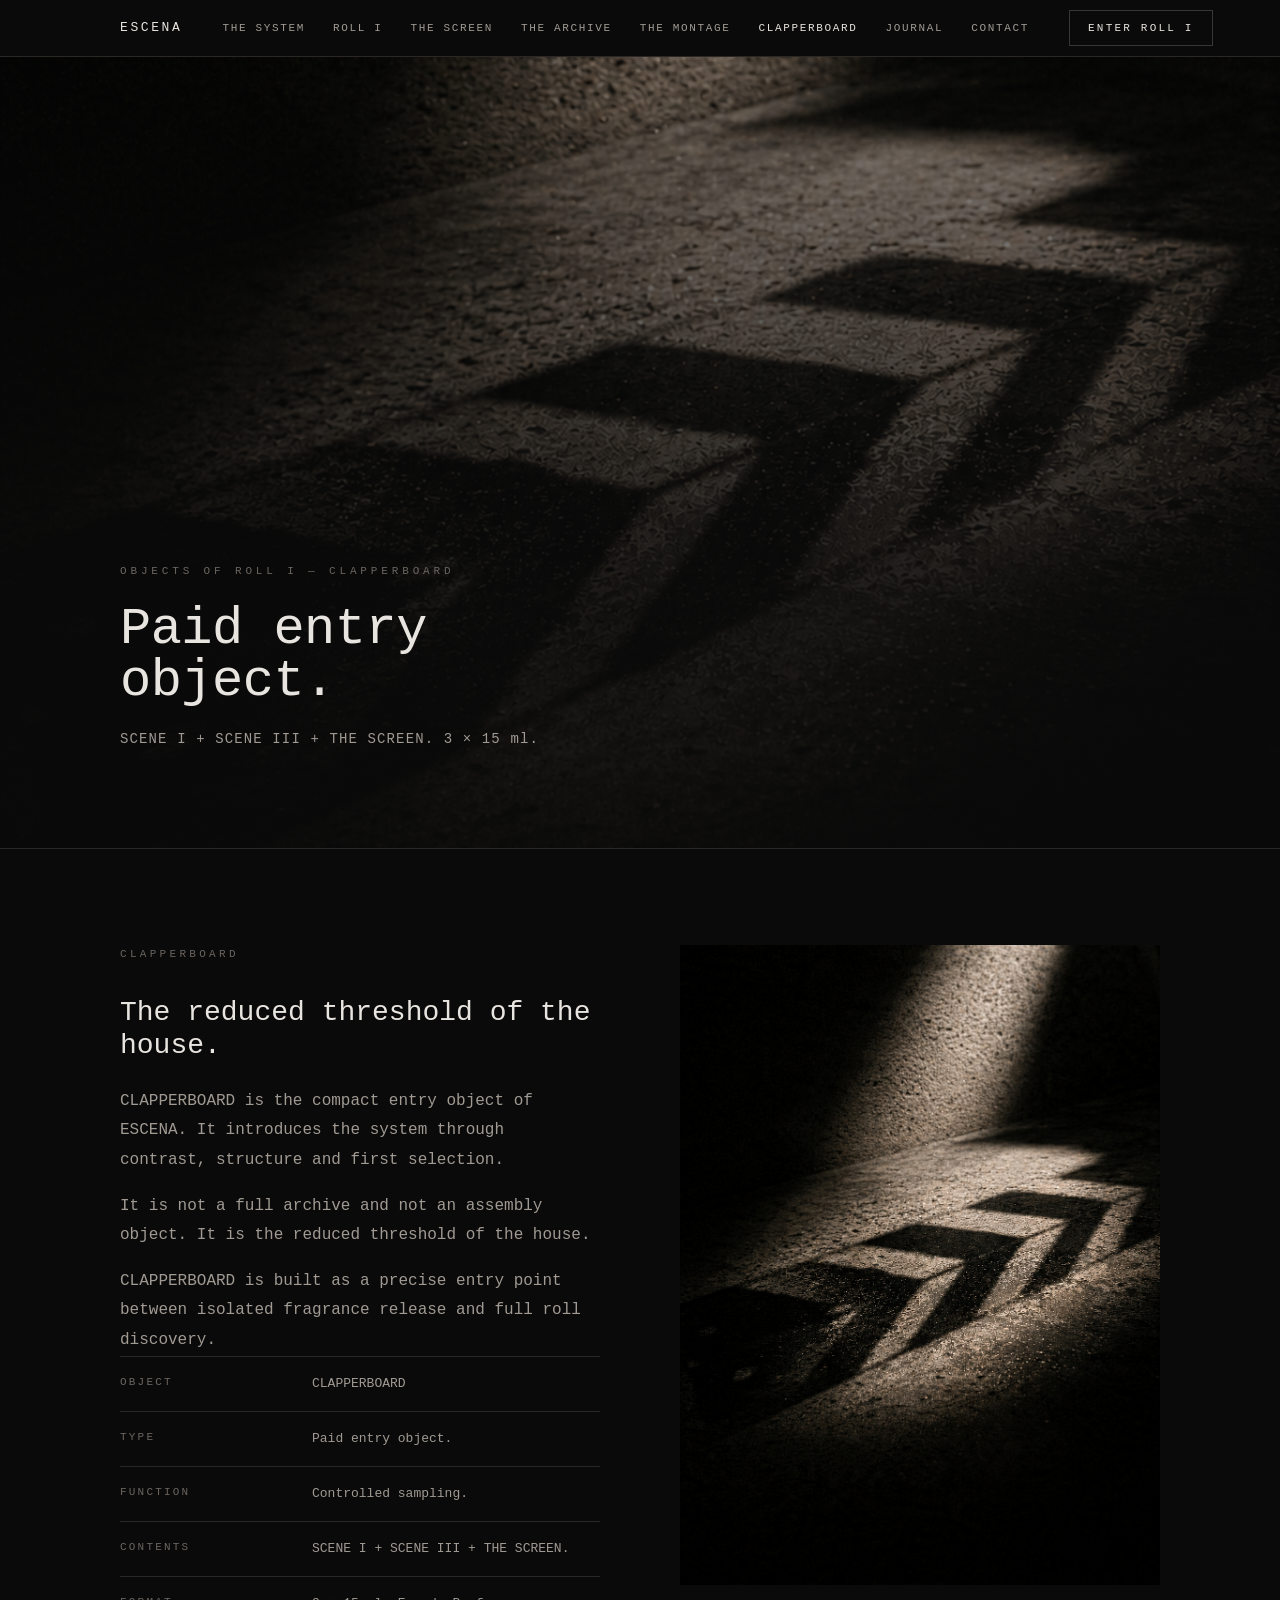
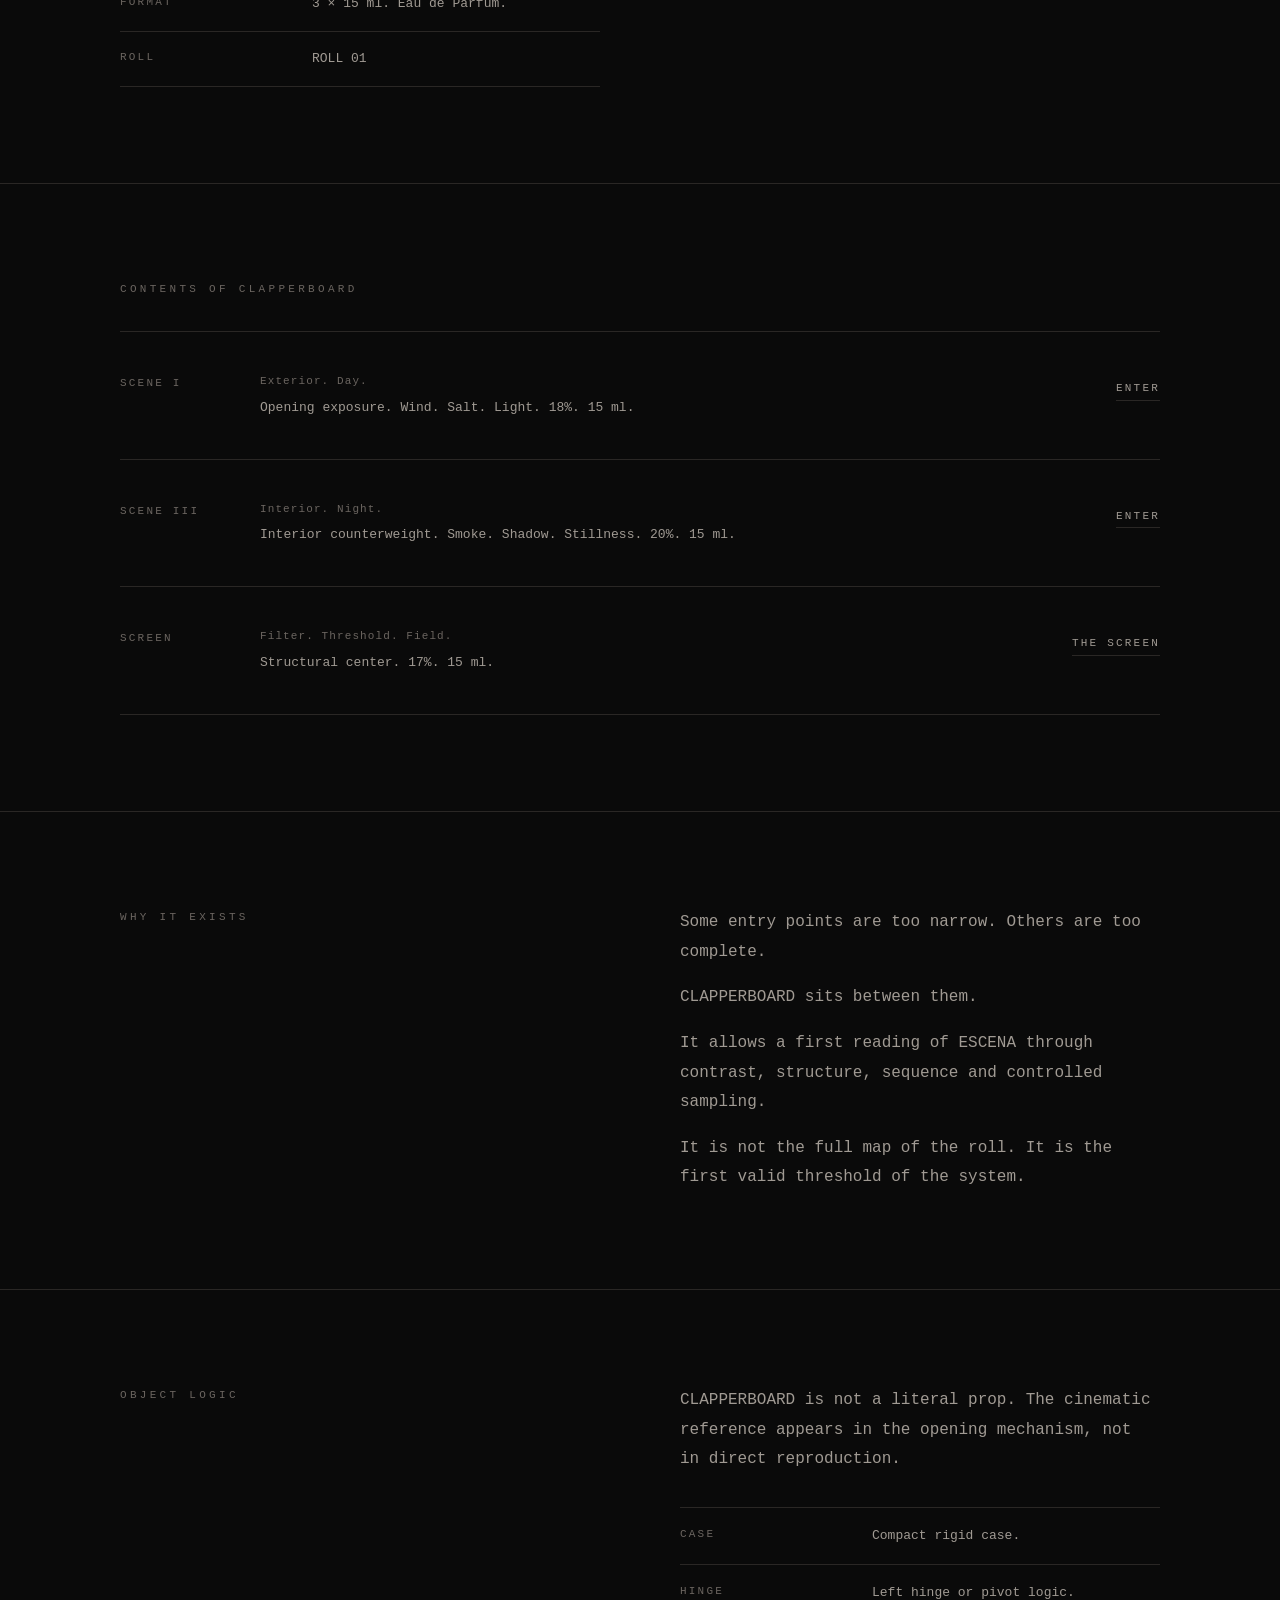
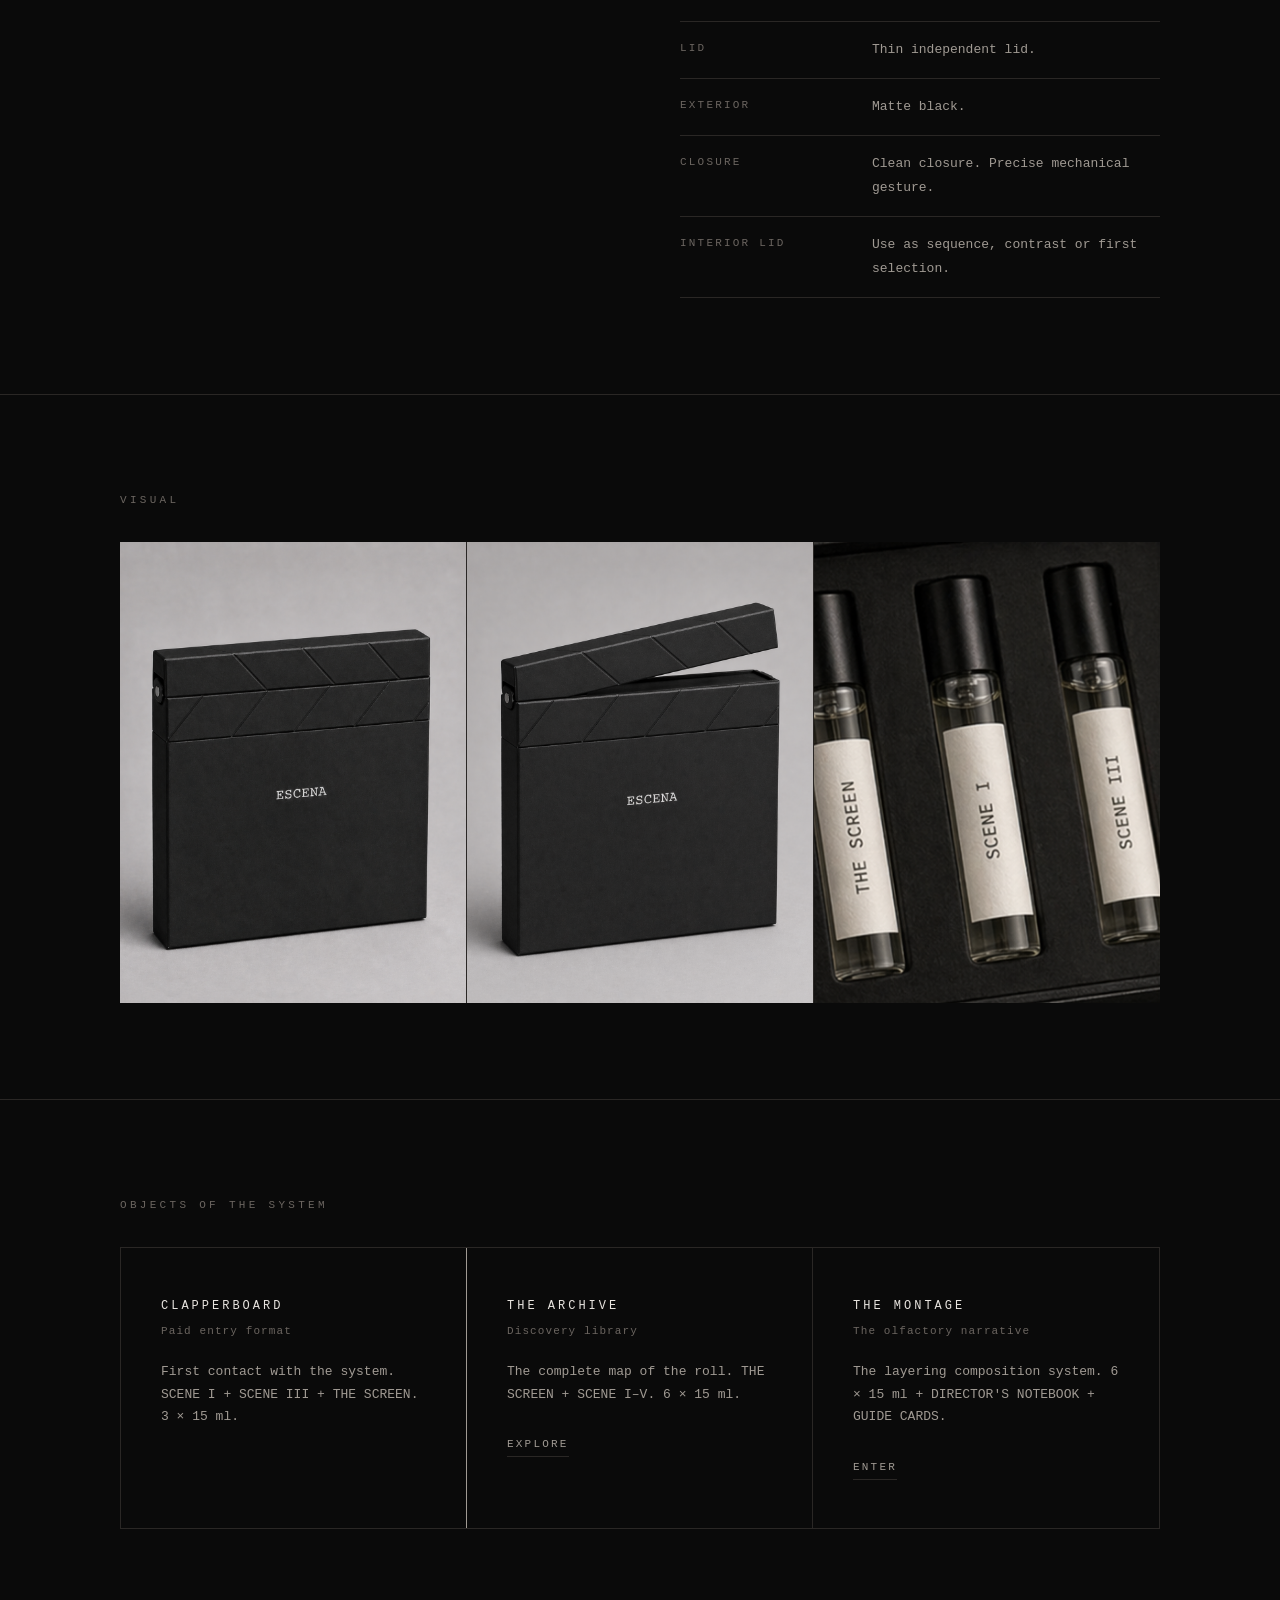
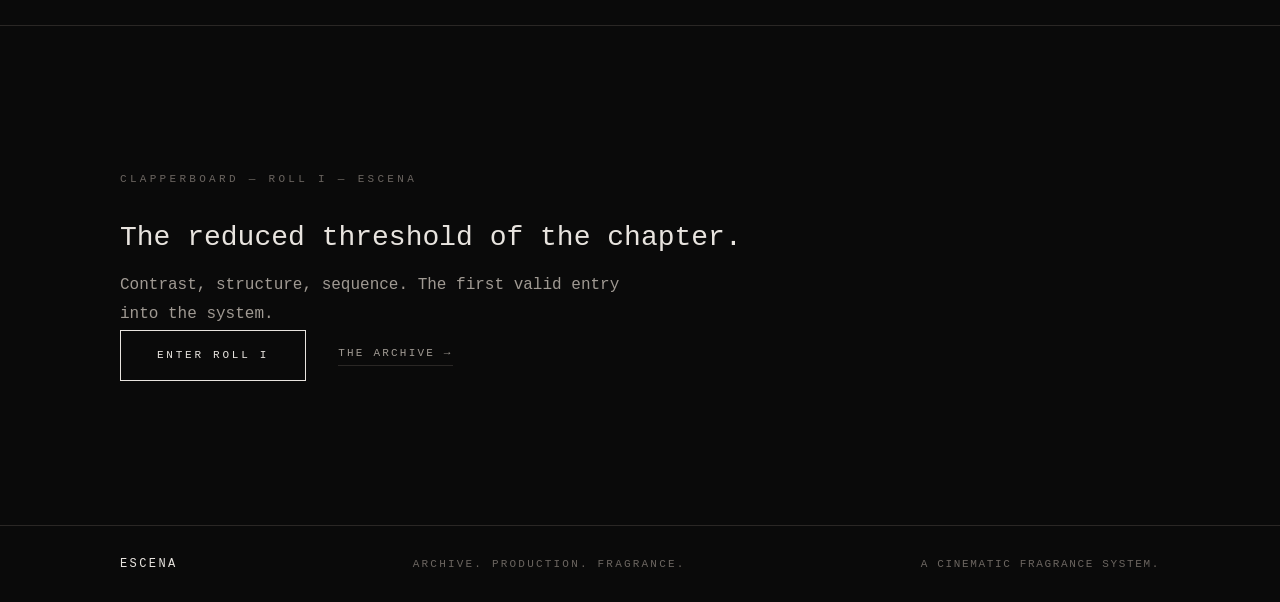
==== clapperboard.html @ 42d277bc "feat: add clapperboard.html + nav link across all pages - new page: clapperboard.html (8 sections, a" ====
<!DOCTYPE html>
<html lang="en">
<head>
  <meta charset="UTF-8">
  <meta name="viewport" content="width=device-width, initial-scale=1.0">
  <title>CLAPPERBOARD — ESCENA</title>
  <meta name="description" content="Paid entry object of ESCENA. SCENE I + SCENE III + THE SCREEN. Controlled sampling format. 3 × 15 ml.">
  <link rel="stylesheet" href="/css/style.css">
  <link rel="icon" type="image/png" href="/IMAGEN/URL%20LOGO%20BLACK.png">
</head>
<body>

<nav class="nav">
  <div class="nav-inner">
    <a href="/index.html" class="nav-logo">Escena</a>
    <div class="nav-links">
      <a href="/the-system.html">The System</a>
      <div class="nav-dropdown">
        <a href="/roll-i.html">ROLL I</a>
        <div class="nav-dropdown-menu">
          <a href="/roll-i.html">Overview</a>
          <a href="/scene-i.html">SCENE I</a>
          <a href="/scene-ii.html">SCENE II</a>
          <a href="/scene-iii.html">SCENE III</a>
          <a href="/scene-iv.html">SCENE IV</a>
          <a href="/scene-v.html">SCENE V</a>
        </div>
      </div>
      <a href="/the-screen.html">The Screen</a>
      <a href="/the-archive.html">The Archive</a>
      <a href="/the-montage.html">The Montage</a>
      <a href="/clapperboard.html">CLAPPERBOARD</a>
      <div class="nav-dropdown">
        <a href="/journal.html">Journal</a>
        <div class="nav-dropdown-menu">
          <a href="/journal.html">Latest</a>
          <a href="/journal.html#assemblies">Assemblies</a>
          <a href="/journal.html#visual-fragments">Visual Fragments</a>
          <a href="/journal.html#notes">Notes</a>
        </div>
      </div>
      <a href="/contact.html">Contact</a>
    </div>
    <a href="/roll-i.html" class="nav-cta">Enter ROLL I</a>
    <button class="nav-hamburger" aria-label="Menu"><span></span><span></span><span></span></button>
  </div>
</nav>
<div class="nav-mobile">
  <a href="/the-system.html">The System</a>
  <a href="/roll-i.html">ROLL I</a>
  <a href="/scene-i.html" class="nav-sub">— SCENE I</a>
  <a href="/scene-ii.html" class="nav-sub">— SCENE II</a>
  <a href="/scene-iii.html" class="nav-sub">— SCENE III</a>
  <a href="/scene-iv.html" class="nav-sub">— SCENE IV</a>
  <a href="/scene-v.html" class="nav-sub">— SCENE V</a>
  <a href="/the-screen.html">The Screen</a>
  <a href="/the-archive.html">The Archive</a>
  <a href="/the-montage.html">The Montage</a>
  <a href="/clapperboard.html">CLAPPERBOARD</a>
  <a href="/journal.html">Journal</a>
  <a href="/contact.html">Contact</a>
  <a href="/roll-i.html" class="nav-mobile-cta">Enter ROLL I</a>
</div>

<main>

  <!-- 1. HERO -->
  <section class="hero">
    <div class="hero-bg" style="background-image: url('/IMAGEN/CLAPERBOARD/claperboard_hero.png');"></div>
    <div class="hero-content">
      <span class="eyebrow">Objects of ROLL I — CLAPPERBOARD</span>
      <h1>Paid entry<br>object.</h1>
      <p class="hero-line">SCENE I + SCENE III + THE SCREEN. 3 × 15 ml.</p>
    </div>
  </section>

  <!-- 2. WHAT IT IS -->
  <section class="section">
    <div class="inner">
      <div class="split">
        <div>
          <span class="label">CLAPPERBOARD</span>
          <h2>The reduced threshold of the house.</h2>
          <div class="body-copy mt-24">
            <p>CLAPPERBOARD is the compact entry object of ESCENA. It introduces the system through contrast, structure and first selection.</p>
            <p>It is not a full archive and not an assembly object. It is the reduced threshold of the house.</p>
            <p>CLAPPERBOARD is built as a precise entry point between isolated fragrance release and full roll discovery.</p>
          </div>
          <div class="spec-list mt-40">
            <div class="spec-row"><span class="spec-key">Object</span><span class="spec-val">CLAPPERBOARD</span></div>
            <div class="spec-row"><span class="spec-key">Type</span><span class="spec-val">Paid entry object.</span></div>
            <div class="spec-row"><span class="spec-key">Function</span><span class="spec-val">Controlled sampling.</span></div>
            <div class="spec-row"><span class="spec-key">Contents</span><span class="spec-val">SCENE I + SCENE III + THE SCREEN.</span></div>
            <div class="spec-row"><span class="spec-key">Format</span><span class="spec-val">3 × 15 ml. Eau de Parfum.</span></div>
            <div class="spec-row"><span class="spec-key">ROLL</span><span class="spec-val">ROLL 01</span></div>
          </div>
        </div>
        <div>
          <div class="img-wrap portrait">
            <img src="/IMAGEN/CLAPERBOARD/claperboard_hero.png" alt="CLAPPERBOARD — ESCENA">
          </div>
        </div>
      </div>
    </div>
  </section>

  <!-- 3. CONTENTS -->
  <section class="section">
    <div class="inner">
      <span class="label">Contents of CLAPPERBOARD</span>
      <div class="scene-list mt-32">
        <div class="scene-item">
          <span class="scene-n">SCENE I</span>
          <div>
            <p class="scene-notation">Exterior. Day.</p>
            <p class="scene-descriptors">Opening exposure. Wind. Salt. Light. 18%. 15 ml.</p>
          </div>
          <div class="scene-action"><a href="/scene-i.html" class="cta-ghost">Enter</a></div>
        </div>
        <div class="scene-item">
          <span class="scene-n">SCENE III</span>
          <div>
            <p class="scene-notation">Interior. Night.</p>
            <p class="scene-descriptors">Interior counterweight. Smoke. Shadow. Stillness. 20%. 15 ml.</p>
          </div>
          <div class="scene-action"><a href="/scene-iii.html" class="cta-ghost">Enter</a></div>
        </div>
        <div class="scene-item">
          <span class="scene-n">SCREEN</span>
          <div>
            <p class="scene-notation">Filter. Threshold. Field.</p>
            <p class="scene-descriptors">Structural center. 17%. 15 ml.</p>
          </div>
          <div class="scene-action"><a href="/the-screen.html" class="cta-ghost">The Screen</a></div>
        </div>
      </div>
    </div>
  </section>

  <!-- 4. WHY IT EXISTS -->
  <section class="section">
    <div class="inner">
      <div class="split">
        <div>
          <span class="label">Why it exists</span>
        </div>
        <div>
          <div class="body-copy">
            <p>Some entry points are too narrow. Others are too complete.</p>
            <p>CLAPPERBOARD sits between them.</p>
            <p>It allows a first reading of ESCENA through contrast, structure, sequence and controlled sampling.</p>
            <p>It is not the full map of the roll. It is the first valid threshold of the system.</p>
          </div>
        </div>
      </div>
    </div>
  </section>

  <!-- 5. OBJECT LOGIC -->
  <section class="section">
    <div class="inner">
      <div class="split">
        <div>
          <span class="label">Object logic</span>
        </div>
        <div>
          <div class="body-copy">
            <p>CLAPPERBOARD is not a literal prop. The cinematic reference appears in the opening mechanism, not in direct reproduction.</p>
            <div class="spec-list mt-32">
              <div class="spec-row"><span class="spec-key">Case</span><span class="spec-val">Compact rigid case.</span></div>
              <div class="spec-row"><span class="spec-key">Hinge</span><span class="spec-val">Left hinge or pivot logic.</span></div>
              <div class="spec-row"><span class="spec-key">Lid</span><span class="spec-val">Thin independent lid.</span></div>
              <div class="spec-row"><span class="spec-key">Exterior</span><span class="spec-val">Matte black.</span></div>
              <div class="spec-row"><span class="spec-key">Closure</span><span class="spec-val">Clean closure. Precise mechanical gesture.</span></div>
              <div class="spec-row"><span class="spec-key">Interior lid</span><span class="spec-val">Use as sequence, contrast or first selection.</span></div>
            </div>
          </div>
        </div>
      </div>
    </div>
  </section>

  <!-- 6. VISUAL -->
  <section class="section">
    <div class="inner">
      <span class="label">Visual</span>
      <div class="visual-grid mt-32">
        <div class="visual-grid-item">
          <img src="/IMAGEN/CLAPERBOARD/CLAPPERBOARD%20%E2%80%94%20Closed.png" alt="CLAPPERBOARD — Closed">
        </div>
        <div class="visual-grid-item">
          <img src="/IMAGEN/CLAPERBOARD/CLAPPERBOARD%20%E2%80%94%20Open.png" alt="CLAPPERBOARD — Open">
        </div>
        <div class="visual-grid-item">
          <img src="/IMAGEN/CLAPERBOARD/CLAPPERBOARD%20%E2%80%94%20Detail.png" alt="CLAPPERBOARD — Detail">
        </div>
      </div>
    </div>
  </section>

  <!-- 7. OBJECTS OF THE SYSTEM -->
  <section class="section">
    <div class="inner">
      <span class="label">Objects of the System</span>
      <div class="object-grid mt-32">
        <div class="object-item" style="border-color: var(--text-secondary);">
          <p class="object-name">CLAPPERBOARD</p>
          <p class="object-sub">Paid entry format</p>
          <p class="object-desc">First contact with the system. SCENE I + SCENE III + THE SCREEN. 3 × 15 ml.</p>
        </div>
        <div class="object-item">
          <p class="object-name">THE ARCHIVE</p>
          <p class="object-sub">Discovery library</p>
          <p class="object-desc">The complete map of the roll. THE SCREEN + SCENE I–V. 6 × 15 ml.</p>
          <div class="mt-24"><a href="/the-archive.html" class="cta-ghost">Explore</a></div>
        </div>
        <div class="object-item">
          <p class="object-name">THE MONTAGE</p>
          <p class="object-sub">The olfactory narrative</p>
          <p class="object-desc">The layering composition system. 6 × 15 ml + DIRECTOR'S NOTEBOOK + GUIDE CARDS.</p>
          <div class="mt-24"><a href="/the-montage.html" class="cta-ghost">Enter</a></div>
        </div>
      </div>
    </div>
  </section>

  <!-- 8. CLOSING -->
  <section class="closing">
    <div class="inner">
      <span class="label">CLAPPERBOARD — ROLL I — ESCENA</span>
      <h2>The reduced threshold of the chapter.</h2>
      <div class="body-copy mt-16">
        <p>Contrast, structure, sequence. The first valid entry into the system.</p>
      </div>
      <div class="mt-40" style="display: flex; gap: 32px; flex-wrap: wrap;">
        <a href="/roll-i.html" class="cta">Enter ROLL I</a>
        <a href="/the-archive.html" class="cta-ghost" style="align-self: center;">The Archive →</a>
      </div>
    </div>
  </section>

</main>

<footer>
  <div class="footer-inner">
    <span class="footer-logo">Escena</span>
    <span class="footer-tag">Archive. Production. Fragrance.</span>
    <span class="footer-sub">A Cinematic Fragrance System.</span>
  </div>
</footer>

<script src="/js/main.js"></script>
</body>
</html>
---- css/style.css ----
:root {
  --bg-primary: #0A0A0A;
  --bg-secondary: #141414;
  --bg-tertiary: #1A1A1A;
  --text-primary: #E8E4DF;
  --text-secondary: #A09A93;
  --text-muted: #6B6560;
  --accent-warm: #8B7355;
  --border: #2A2725;
  --border-light: #3A3633;
  --font: 'Courier New', Courier, monospace;
  --max-w: 1200px;
  --margin: 120px;
}

*, *::before, *::after { box-sizing: border-box; margin: 0; padding: 0; }
html { scroll-behavior: smooth; }

body {
  background: var(--bg-primary);
  color: var(--text-primary);
  font-family: var(--font);
  font-size: 16px;
  line-height: 1.7;
  -webkit-font-smoothing: antialiased;
}

img { display: block; max-width: 100%; }
a { color: inherit; text-decoration: none; }

/* ── NAV ── */
.nav {
  position: fixed;
  top: 0; left: 0; right: 0;
  z-index: 100;
  border-bottom: 1px solid var(--border);
  background: var(--bg-primary);
}

.nav-inner {
  display: flex;
  align-items: center;
  height: 56px;
  padding: 0 var(--margin);
  gap: 40px;
}

.nav-logo {
  font-size: 13px;
  letter-spacing: .2em;
  text-transform: uppercase;
  color: var(--text-primary);
  flex-shrink: 0;
}

.nav-links {
  display: flex;
  align-items: center;
  gap: 28px;
  flex: 1;
}

.nav-links > a,
.nav-dropdown > a {
  font-size: 11px;
  letter-spacing: .15em;
  text-transform: uppercase;
  color: var(--text-secondary);
  transition: color .15s;
  white-space: nowrap;
}

.nav-links > a:hover,
.nav-dropdown > a:hover,
.nav-links > a.active { color: var(--text-primary); }

.nav-dropdown { position: relative; }

.nav-dropdown-menu {
  display: none;
  position: absolute;
  top: calc(100% + 16px);
  left: 0;
  background: var(--bg-secondary);
  border: 1px solid var(--border);
  padding: 12px 0;
  min-width: 160px;
  z-index: 10;
}

.nav-dropdown:hover .nav-dropdown-menu { display: block; }

.nav-dropdown-menu a {
  display: block;
  padding: 9px 20px;
  font-size: 11px;
  letter-spacing: .15em;
  text-transform: uppercase;
  color: var(--text-secondary);
  transition: color .15s;
}
.nav-dropdown-menu a:hover { color: var(--text-primary); }

.nav-cta {
  font-size: 11px;
  letter-spacing: .2em;
  text-transform: uppercase;
  color: var(--text-primary);
  border: 1px solid var(--border-light);
  padding: 8px 18px;
  transition: border-color .15s;
  white-space: nowrap;
  flex-shrink: 0;
}
.nav-cta:hover { border-color: var(--text-secondary); }

.nav-hamburger {
  display: none;
  flex-direction: column;
  gap: 5px;
  background: none;
  border: none;
  cursor: pointer;
  padding: 4px;
  margin-left: auto;
}
.nav-hamburger span {
  display: block;
  width: 22px;
  height: 1px;
  background: var(--text-primary);
  transition: opacity .2s;
}

/* ── MOBILE NAV ── */
.nav-mobile {
  display: none;
  position: fixed;
  top: 56px; left: 0; right: 0; bottom: 0;
  background: var(--bg-primary);
  z-index: 99;
  padding: 40px 24px 40px;
  border-top: 1px solid var(--border);
  overflow-y: auto;
  flex-direction: column;
}
.nav-mobile.open { display: flex; }

.nav-mobile a {
  font-size: 12px;
  letter-spacing: .2em;
  text-transform: uppercase;
  color: var(--text-secondary);
  padding: 14px 0;
  border-bottom: 1px solid var(--border);
  transition: color .15s;
}
.nav-mobile a:hover { color: var(--text-primary); }
.nav-mobile .nav-sub { padding-left: 16px; font-size: 10px; color: var(--text-muted); }
.nav-mobile .nav-mobile-cta {
  margin-top: 32px;
  text-align: center;
  color: var(--text-primary);
  border: 1px solid var(--border-light);
  padding: 14px;
}

/* ── LAYOUT ── */
main { padding-top: 56px; }

.inner {
  max-width: var(--max-w);
  margin: 0 auto;
}

/* ── HERO ── */
.hero {
  min-height: 88vh;
  display: flex;
  align-items: flex-end;
  padding: 0 var(--margin) 96px;
  position: relative;
  overflow: hidden;
}

.hero-bg {
  position: absolute;
  inset: 0;
  background-size: cover;
  background-position: center;
}

.hero-bg::after {
  content: '';
  position: absolute;
  inset: 0;
  background: linear-gradient(to top, rgba(10,10,10,.92) 30%, rgba(10,10,10,.4) 100%);
}

.hero-video {
  position: absolute;
  inset: 0;
  width: 100%;
  height: 100%;
  object-fit: cover;
  z-index: 0;
}

.hero-video::after {
  content: '';
  position: absolute;
  inset: 0;
  background: linear-gradient(to top, rgba(10,10,10,.92) 30%, rgba(10,10,10,.4) 100%);
}

.hero-overlay {
  position: absolute;
  inset: 0;
  background: linear-gradient(to top, rgba(10,10,10,.92) 30%, rgba(10,10,10,.4) 100%);
  z-index: 0;
}

.hero-content {
  position: relative;
  z-index: 1;
  max-width: 600px;
}

.eyebrow {
  font-size: 11px;
  letter-spacing: .35em;
  text-transform: uppercase;
  color: var(--text-muted);
  margin-bottom: 24px;
  display: block;
}

h1 {
  font-size: 52px;
  font-weight: 400;
  line-height: 1.0;
  letter-spacing: -.01em;
  margin-bottom: 20px;
}

h2 {
  font-size: 28px;
  font-weight: 400;
  line-height: 1.2;
  margin-bottom: 16px;
}

h3 {
  font-size: 18px;
  font-weight: 400;
  margin-bottom: 12px;
}

.hero-line {
  font-size: 14px;
  letter-spacing: .08em;
  color: var(--text-secondary);
  margin-top: 8px;
}

/* ── SECTIONS ── */
.section {
  padding: 96px var(--margin);
  border-top: 1px solid var(--border);
}

.section-lg {
  padding: 120px var(--margin);
  border-top: 1px solid var(--border);
}

.section-sm {
  padding: 64px var(--margin);
  border-top: 1px solid var(--border);
}

/* ── TYPOGRAPHY ── */
.label {
  font-size: 11px;
  letter-spacing: .3em;
  text-transform: uppercase;
  color: var(--text-muted);
  display: block;
  margin-bottom: 32px;
}

.label-sm {
  font-size: 10px;
  letter-spacing: .25em;
  text-transform: uppercase;
  color: var(--text-muted);
}

.body-copy {
  font-size: 16px;
  color: var(--text-secondary);
  line-height: 1.85;
  max-width: 520px;
}
.body-copy p + p { margin-top: 16px; }

.body-copy-wide {
  font-size: 16px;
  color: var(--text-secondary);
  line-height: 1.85;
}
.body-copy-wide p + p { margin-top: 16px; }

.descriptor {
  font-size: 13px;
  color: var(--text-muted);
  letter-spacing: .05em;
}

/* ── SPLIT BLOCK ── */
.split {
  display: grid;
  grid-template-columns: 1fr 1fr;
  gap: 80px;
  align-items: start;
}

.split-3 {
  display: grid;
  grid-template-columns: 1fr 1fr 1fr;
  gap: 64px;
}

/* ── IMAGES ── */
.img-wrap {
  overflow: hidden;
  background: var(--bg-tertiary);
}
.img-wrap.portrait { aspect-ratio: 3/4; }
.img-wrap.landscape { aspect-ratio: 16/9; }
.img-wrap.wide { aspect-ratio: 21/9; }
.img-wrap.square { aspect-ratio: 1; }

.img-wrap img {
  width: 100%;
  height: 100%;
  object-fit: cover;
  display: block;
}

.img-placeholder {
  background: var(--bg-tertiary);
  display: flex;
  align-items: center;
  justify-content: center;
  border: 1px solid var(--border);
}
.img-placeholder.portrait { aspect-ratio: 3/4; }
.img-placeholder.landscape { aspect-ratio: 16/9; }
.img-placeholder.square { aspect-ratio: 1; }

.img-placeholder span {
  font-size: 10px;
  letter-spacing: .2em;
  text-transform: uppercase;
  color: var(--text-muted);
  text-align: center;
  padding: 16px;
}

/* ── CTAs ── */
.cta {
  display: inline-block;
  font-size: 11px;
  font-family: var(--font);
  letter-spacing: .25em;
  text-transform: uppercase;
  color: var(--text-primary);
  border: 1px solid var(--text-primary);
  padding: 15px 36px;
  transition: background .15s, color .15s;
  cursor: pointer;
  background: none;
}
.cta:hover {
  background: var(--text-primary);
  color: var(--bg-primary);
}

.cta-ghost {
  display: inline-block;
  font-size: 11px;
  letter-spacing: .2em;
  text-transform: uppercase;
  color: var(--text-secondary);
  border-bottom: 1px solid var(--border);
  padding-bottom: 2px;
  transition: color .15s, border-color .15s;
}
.cta-ghost:hover { color: var(--text-primary); border-color: var(--text-secondary); }

/* ── SCENE LIST ── */
.scene-list { display: flex; flex-direction: column; }

.scene-item {
  display: grid;
  grid-template-columns: 100px 1fr 200px;
  gap: 40px;
  padding: 40px 0;
  border-top: 1px solid var(--border);
  align-items: start;
}
.scene-item:last-child { border-bottom: 1px solid var(--border); }

.scene-n {
  font-size: 11px;
  letter-spacing: .2em;
  text-transform: uppercase;
  color: var(--text-muted);
  padding-top: 2px;
}

.scene-notation {
  font-size: 11px;
  letter-spacing: .1em;
  color: var(--text-muted);
  margin-bottom: 6px;
}

.scene-name {
  font-size: 16px;
  color: var(--text-primary);
  margin-bottom: 8px;
}

.scene-descriptors {
  font-size: 13px;
  color: var(--text-secondary);
}

.scene-action {
  text-align: right;
  padding-top: 2px;
}

/* ── OBJECT GRID ── */
.object-grid {
  display: grid;
  grid-template-columns: 1fr 1fr 1fr;
  border: 1px solid var(--border);
}

.object-item {
  padding: 48px 40px;
  border-right: 1px solid var(--border);
}
.object-item:last-child { border-right: none; }

.object-name {
  font-size: 12px;
  letter-spacing: .25em;
  text-transform: uppercase;
  color: var(--text-primary);
  margin-bottom: 6px;
}
.object-sub {
  font-size: 11px;
  letter-spacing: .1em;
  color: var(--text-muted);
  margin-bottom: 20px;
}
.object-desc {
  font-size: 13px;
  color: var(--text-secondary);
  line-height: 1.75;
}

/* ── IMAGE WRAP ── */
.img-wrap {
  overflow: hidden;
}
.img-wrap.portrait {
  aspect-ratio: 3 / 4;
}
.img-wrap img,
.img-wrap video {
  width: 100%;
  height: 100%;
  object-fit: cover;
  display: block;
}

/* ── VISUAL GRID ── */
.visual-grid {
  display: grid;
  grid-template-columns: repeat(3, 1fr);
  gap: 1px;
  background: var(--border);
}
.visual-grid-item {
  aspect-ratio: 3/4;
  background: var(--bg-tertiary);
  overflow: hidden;
}
.visual-grid-item img,
.visual-grid-item video {
  width: 100%;
  height: 100%;
  object-fit: cover;
  display: block;
}

/* ── PAGE HERO (text only) ── */
.page-hero {
  padding: 144px var(--margin) 80px;
  border-bottom: 1px solid var(--border);
}

/* ── MATERIAL SPEC ── */
.spec-list { display: flex; flex-direction: column; }

.spec-row {
  display: grid;
  grid-template-columns: 160px 1fr;
  gap: 32px;
  padding: 16px 0;
  border-bottom: 1px solid var(--border);
}
.spec-row:first-child { border-top: 1px solid var(--border); }

.spec-key {
  font-size: 11px;
  letter-spacing: .2em;
  text-transform: uppercase;
  color: var(--text-muted);
}
.spec-val {
  font-size: 13px;
  color: var(--text-secondary);
}

/* ── JOURNAL ── */
.journal-grid {
  display: grid;
  grid-template-columns: 1fr 1fr;
  border: 1px solid var(--border);
}

.journal-card {
  padding: 48px 40px;
  border-right: 1px solid var(--border);
  border-bottom: 1px solid var(--border);
}
.journal-card:nth-child(even) { border-right: none; }
.journal-card-body { margin-top: 24px; }

.journal-tag,
.journal-type {
  font-size: 10px;
  letter-spacing: .25em;
  text-transform: uppercase;
  color: var(--text-muted);
  margin-bottom: 16px;
  display: block;
}
.journal-title {
  font-size: 18px;
  color: var(--text-primary);
  margin-bottom: 12px;
  line-height: 1.3;
}
.journal-date {
  font-size: 11px;
  letter-spacing: .1em;
  color: var(--text-muted);
  margin-bottom: 12px;
}
.journal-excerpt,
.journal-body {
  font-size: 13px;
  color: var(--text-secondary);
  line-height: 1.7;
}

/* ── CONTACT ── */
.contact-grid {
  display: grid;
  grid-template-columns: 1fr 1fr;
  gap: 0;
  border: 1px solid var(--border);
}
.contact-block {
  padding: 48px 40px;
  border-right: 1px solid var(--border);
  border-bottom: 1px solid var(--border);
}
.contact-block:nth-child(even) { border-right: none; }
.contact-label,
.contact-block .label {
  font-size: 11px;
  letter-spacing: .25em;
  text-transform: uppercase;
  color: var(--text-muted);
  margin-bottom: 10px;
}
.contact-line {
  display: flex;
  gap: 24px;
  align-items: baseline;
}
.contact-key {
  font-size: 11px;
  letter-spacing: .15em;
  text-transform: uppercase;
  color: var(--text-muted);
  min-width: 60px;
}
.contact-val {
  font-size: 14px;
  color: var(--text-secondary);
}
.contact-value {
  font-size: 14px;
  color: var(--text-secondary);
}
.contact-value a {
  color: var(--accent-warm);
  border-bottom: 1px solid transparent;
  transition: border-color .15s;
}
.contact-value a:hover { border-color: var(--accent-warm); }

/* ── CLOSING ── */
.closing {
  padding: 144px var(--margin);
  border-top: 1px solid var(--border);
}

/* ── FOOTER ── */
footer {
  border-top: 1px solid var(--border);
  padding: 28px var(--margin);
}

.footer-inner {
  max-width: var(--max-w);
  margin: 0 auto;
  display: flex;
  justify-content: space-between;
  align-items: baseline;
}

.footer-logo {
  font-size: 12px;
  letter-spacing: .2em;
  text-transform: uppercase;
  color: var(--text-primary);
}
.footer-tag {
  font-size: 11px;
  letter-spacing: .2em;
  text-transform: uppercase;
  color: var(--text-muted);
}
.footer-sub {
  font-size: 11px;
  letter-spacing: .15em;
  text-transform: uppercase;
  color: var(--text-muted);
}

/* ── UTILITIES ── */
.mt-8  { margin-top: 8px; }
.mt-16 { margin-top: 16px; }
.mt-24 { margin-top: 24px; }
.mt-32 { margin-top: 32px; }
.mt-48 { margin-top: 48px; }
.mt-64 { margin-top: 64px; }
.mb-8  { margin-bottom: 8px; }
.mb-16 { margin-bottom: 16px; }
.mb-24 { margin-bottom: 24px; }
.mb-32 { margin-bottom: 32px; }
.mb-48 { margin-bottom: 48px; }
.mb-64 { margin-bottom: 64px; }

.col-2 { grid-column: span 2; }
.w-half { max-width: 50%; }

/* ── RESPONSIVE ── */
@media (max-width: 1100px) {
  :root { --margin: 48px; }
  h1 { font-size: 42px; }
  .split-3 { grid-template-columns: 1fr 1fr; }
}

@media (max-width: 768px) {
  :root { --margin: 24px; }
  h1 { font-size: 34px; }
  h2 { font-size: 22px; }
  h3 { font-size: 17px; }
  body { font-size: 15px; }

  .nav-links, .nav-cta { display: none; }
  .nav-hamburger { display: flex; }

  .hero { min-height: 80vh; padding-bottom: 64px; }
  .section, .section-lg { padding: 64px var(--margin); }
  .section-sm { padding: 48px var(--margin); }
  .page-hero { padding: 96px var(--margin) 56px; }
  .closing { padding: 96px var(--margin); }

  .split { grid-template-columns: 1fr; gap: 40px; }
  .split-3 { grid-template-columns: 1fr; }
  .object-grid { grid-template-columns: 1fr; }
  .object-item { border-right: none; border-bottom: 1px solid var(--border); }
  .object-item:last-child { border-bottom: none; }
  .visual-grid { grid-template-columns: 1fr 1fr; }
  .journal-grid { grid-template-columns: 1fr; }
  .journal-card { border-right: none; }
  .contact-grid { grid-template-columns: 1fr; }
  .contact-block { border-right: none; }

  .scene-item { grid-template-columns: 80px 1fr; gap: 20px; }
  .scene-action { display: none; }

  .footer-inner { flex-direction: column; gap: 10px; }
  .footer-tag, .footer-sub { text-align: left; }

  .spec-row { grid-template-columns: 120px 1fr; }
}
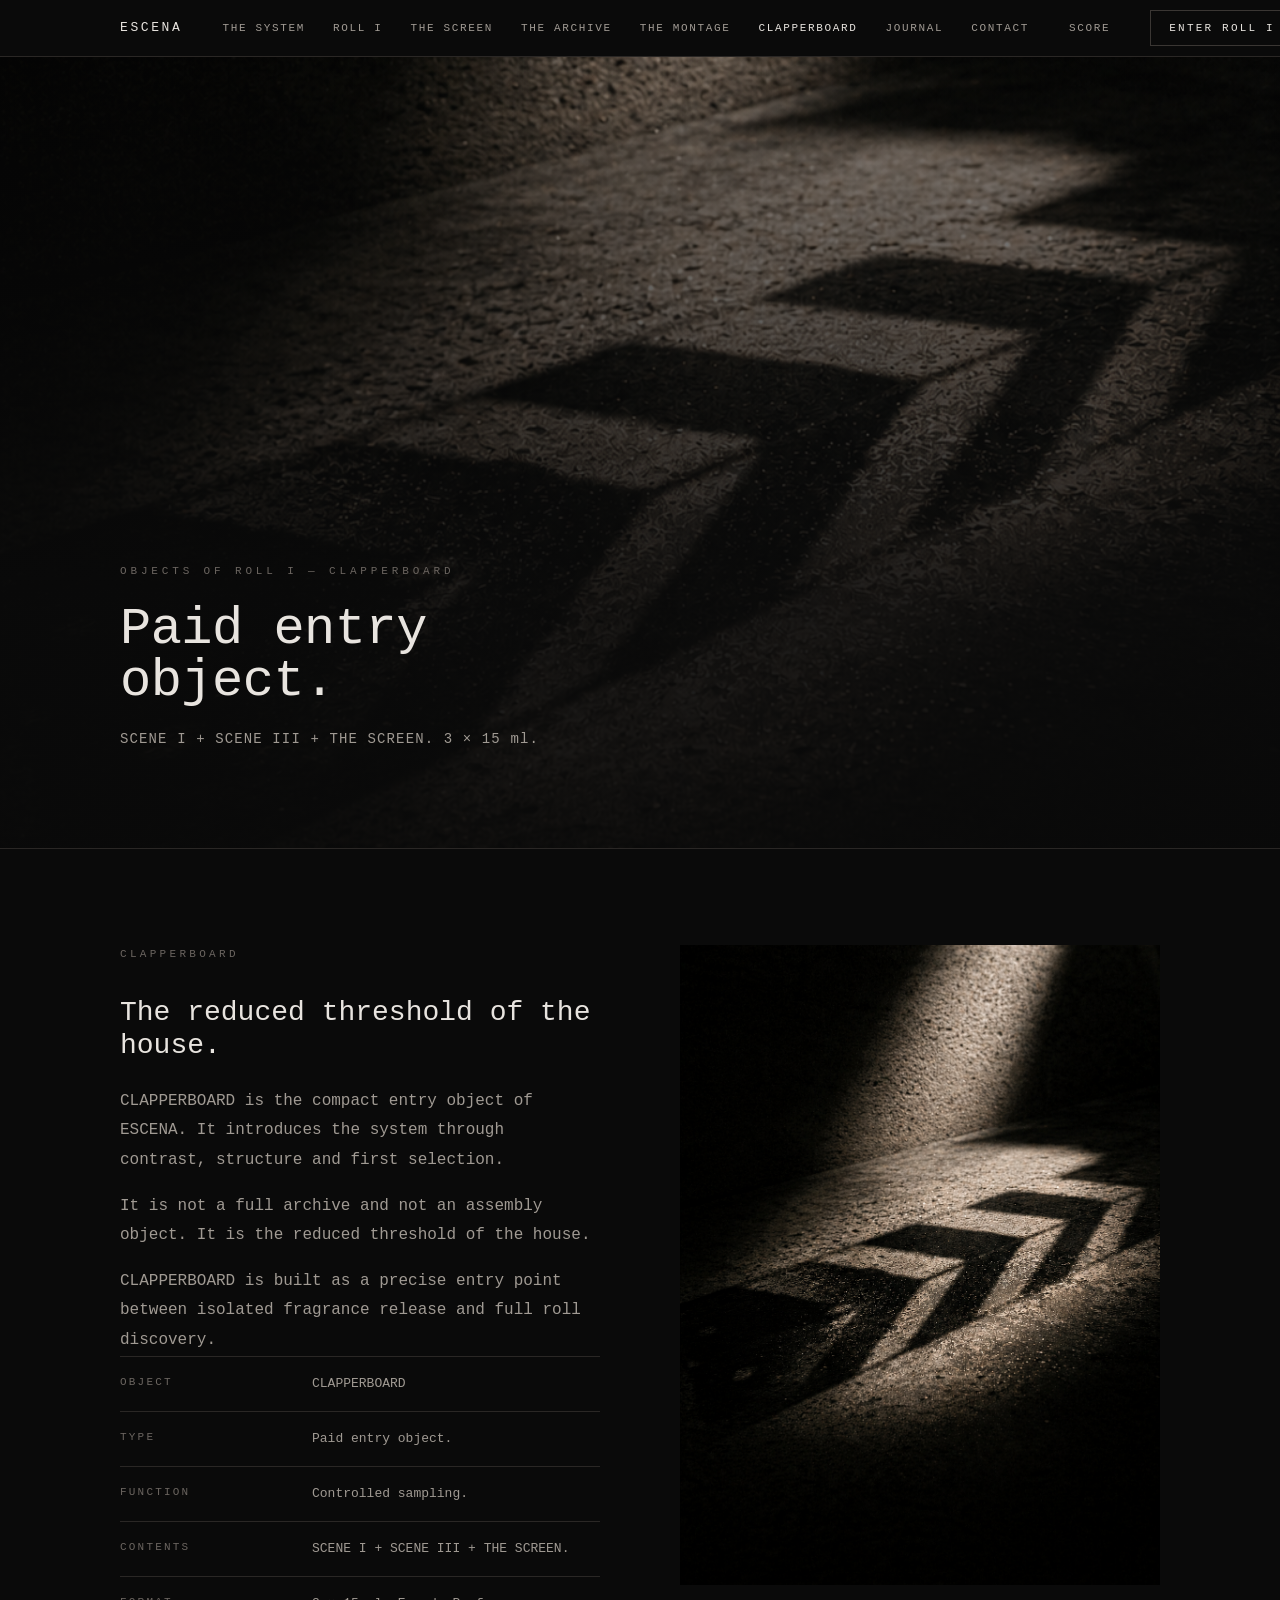
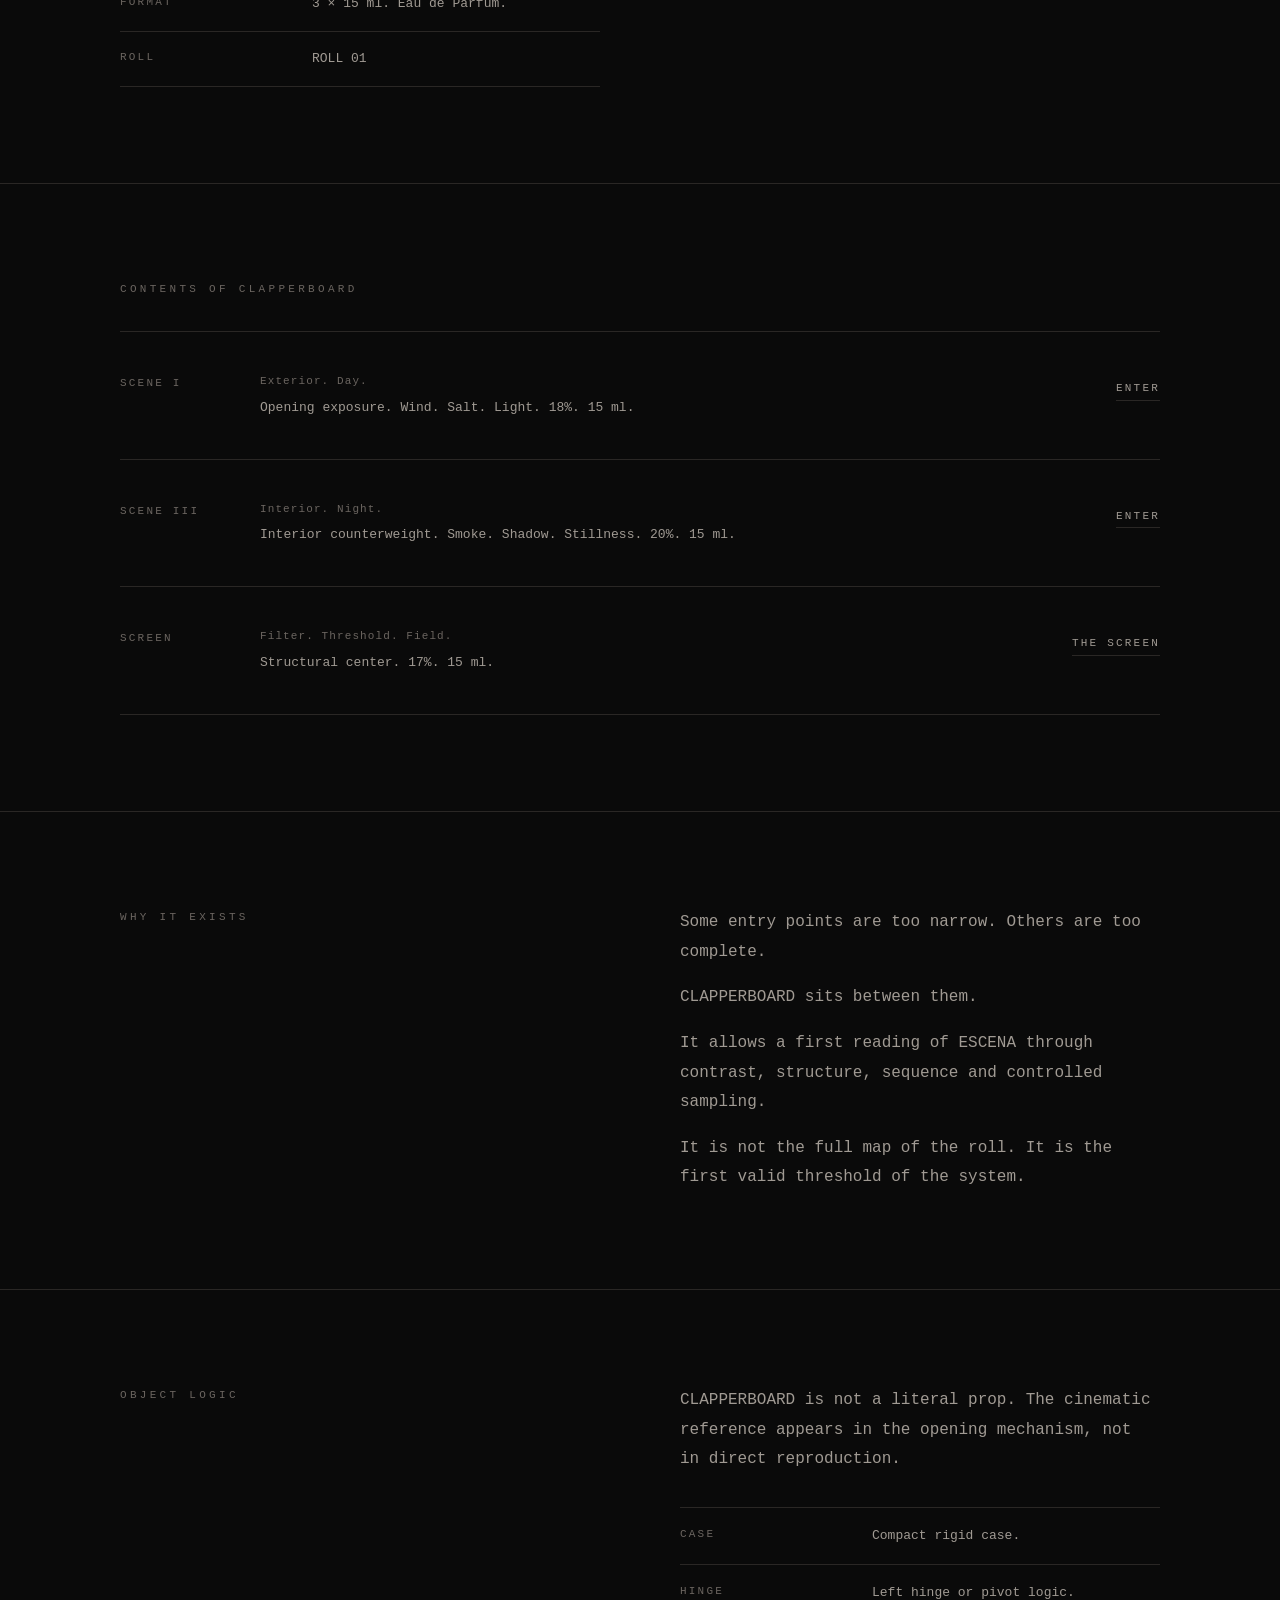
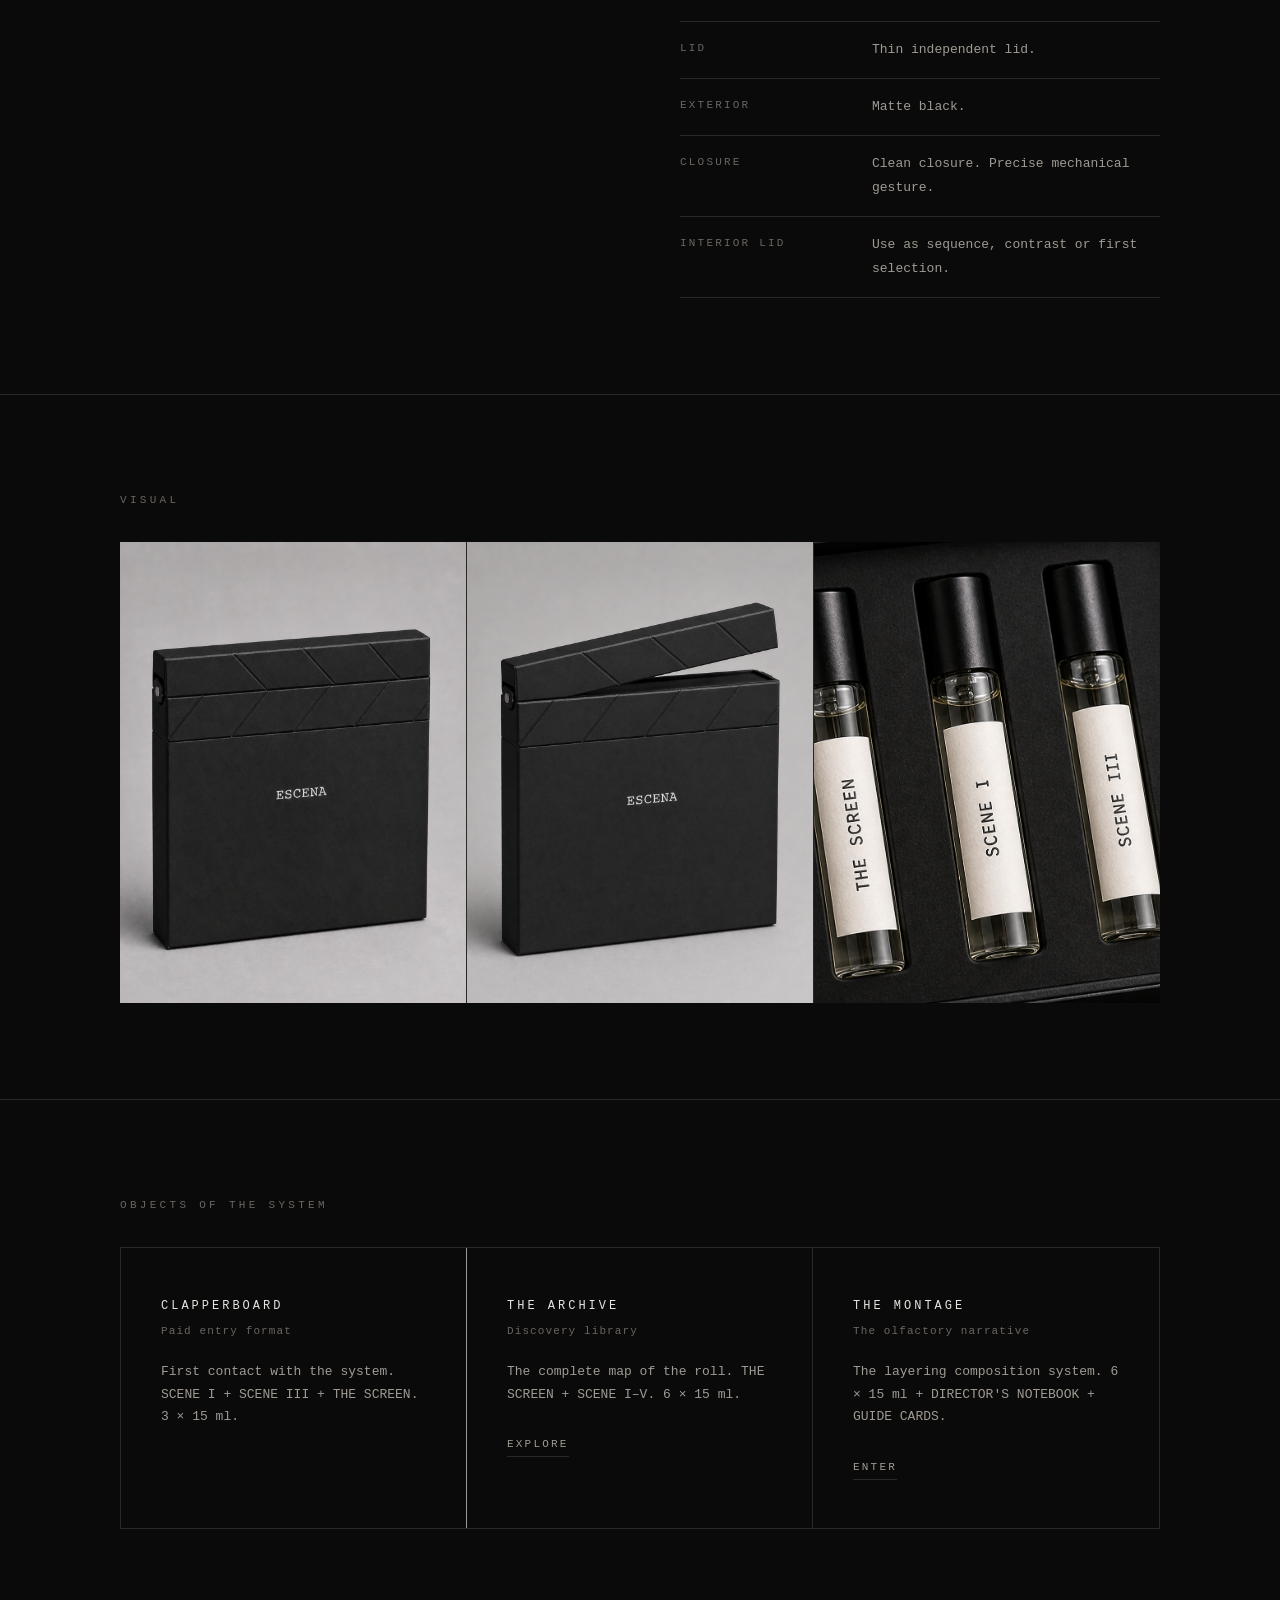
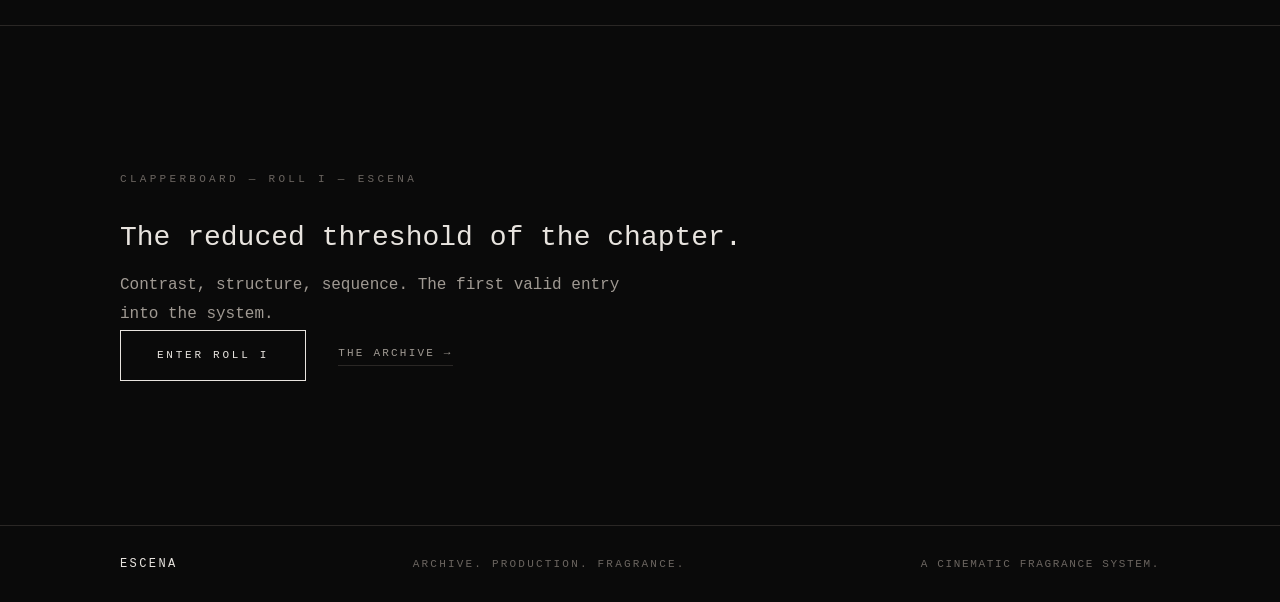
==== commit 4e687e9f: "feat: add SCORE link to nav header across all pages" ====
--- a/clapperboard.html
+++ b/clapperboard.html
@@ -41,6 +41,7 @@
       </div>
       <a href="/contact.html">Contact</a>
     </div>
+    <a href="https://escenascore.vercel.app/" class="nav-score" target="_blank" rel="noopener">SCORE</a>
     <a href="/roll-i.html" class="nav-cta">Enter ROLL I</a>
     <button class="nav-hamburger" aria-label="Menu"><span></span><span></span><span></span></button>
   </div>
@@ -59,6 +60,7 @@
   <a href="/clapperboard.html">CLAPPERBOARD</a>
   <a href="/journal.html">Journal</a>
   <a href="/contact.html">Contact</a>
+  <a href="https://escenascore.vercel.app/" class="nav-score-mobile" target="_blank" rel="noopener">SCORE</a>
   <a href="/roll-i.html" class="nav-mobile-cta">Enter ROLL I</a>
 </div>
 
--- a/css/style.css
+++ b/css/style.css
@@ -114,6 +114,17 @@
 }
 .nav-cta:hover { border-color: var(--text-secondary); }
 
+.nav-score {
+  font-size: 11px;
+  letter-spacing: .15em;
+  text-transform: uppercase;
+  color: var(--text-secondary);
+  transition: color .15s;
+  white-space: nowrap;
+  flex-shrink: 0;
+}
+.nav-score:hover { color: var(--text-primary); }
+
 .nav-hamburger {
   display: none;
   flex-direction: column;
@@ -163,6 +174,15 @@
   color: var(--text-primary);
   border: 1px solid var(--border-light);
   padding: 14px;
+}
+.nav-score-mobile {
+  font-size: 11px;
+  letter-spacing: .15em;
+  text-transform: uppercase;
+  color: var(--text-secondary);
+  padding: 12px 0;
+  border-top: 1px solid var(--border);
+  margin-top: 8px;
 }
 
 /* ── LAYOUT ── */
